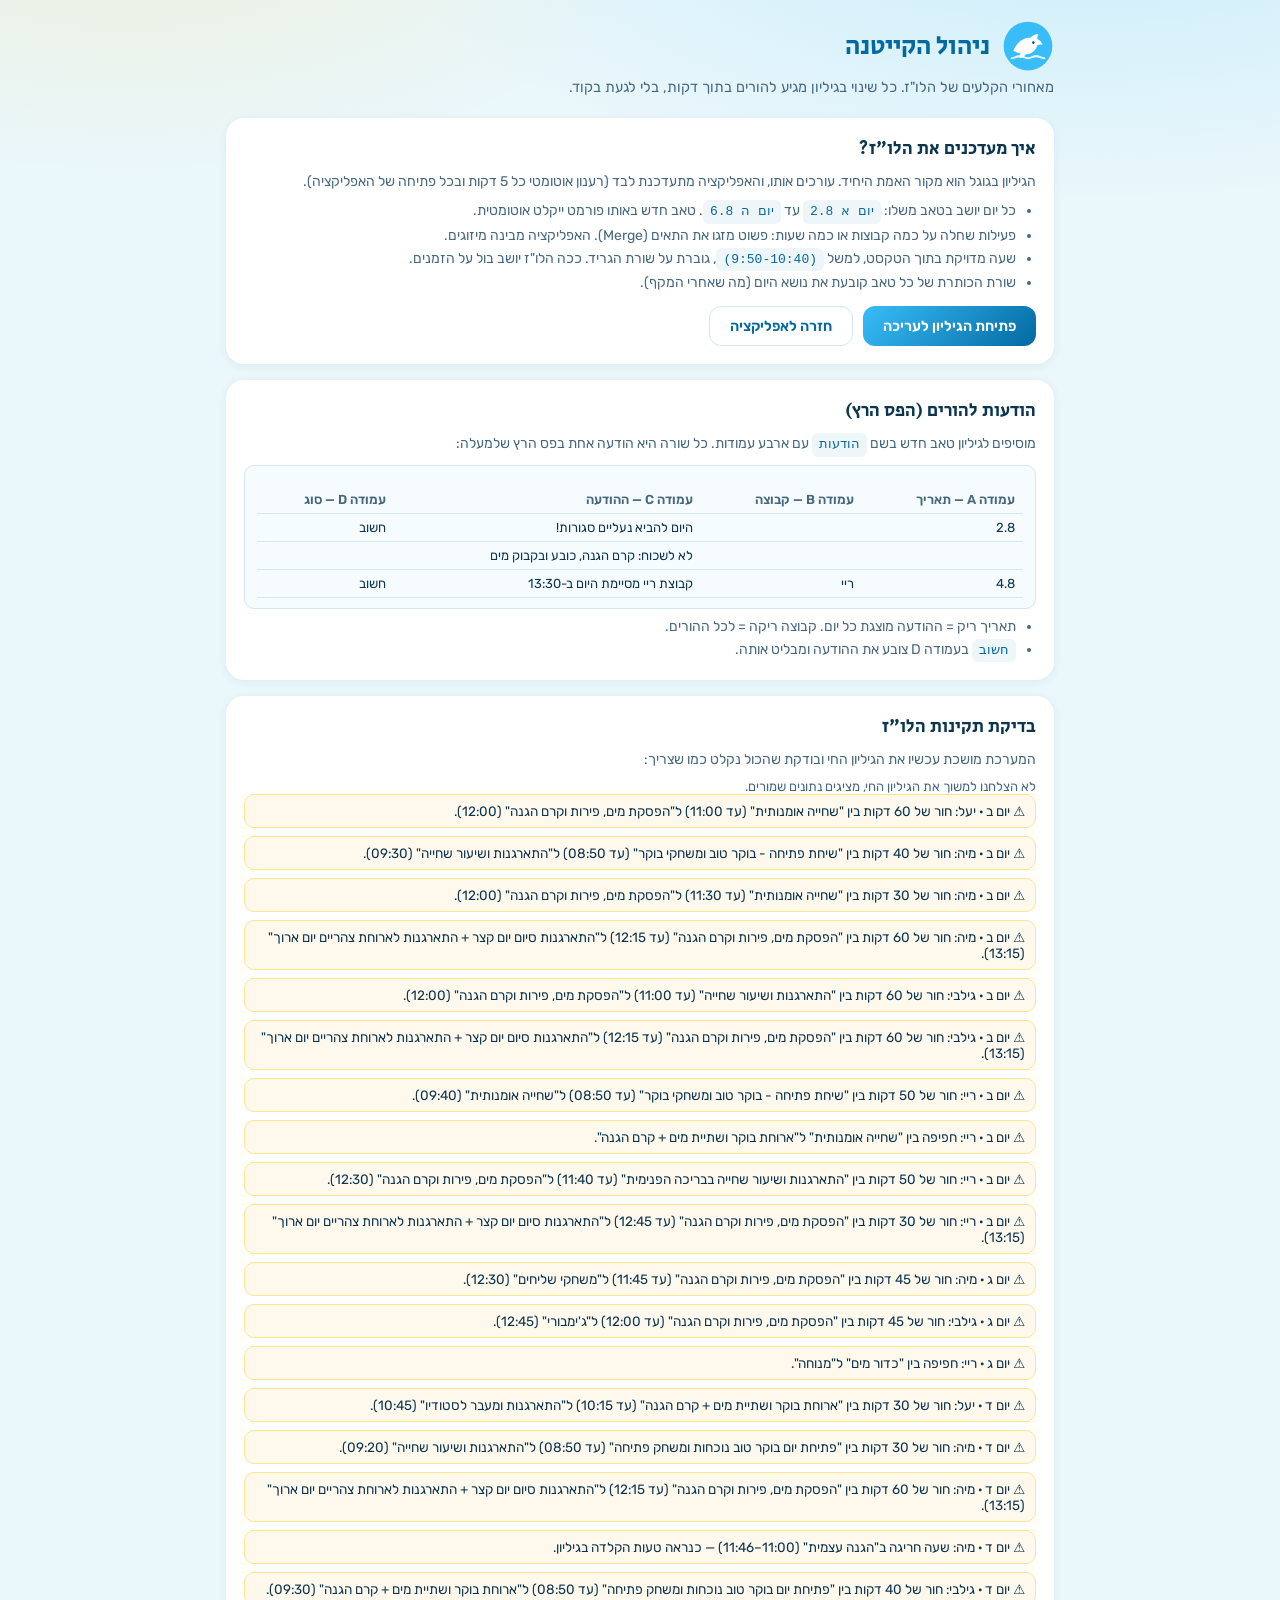
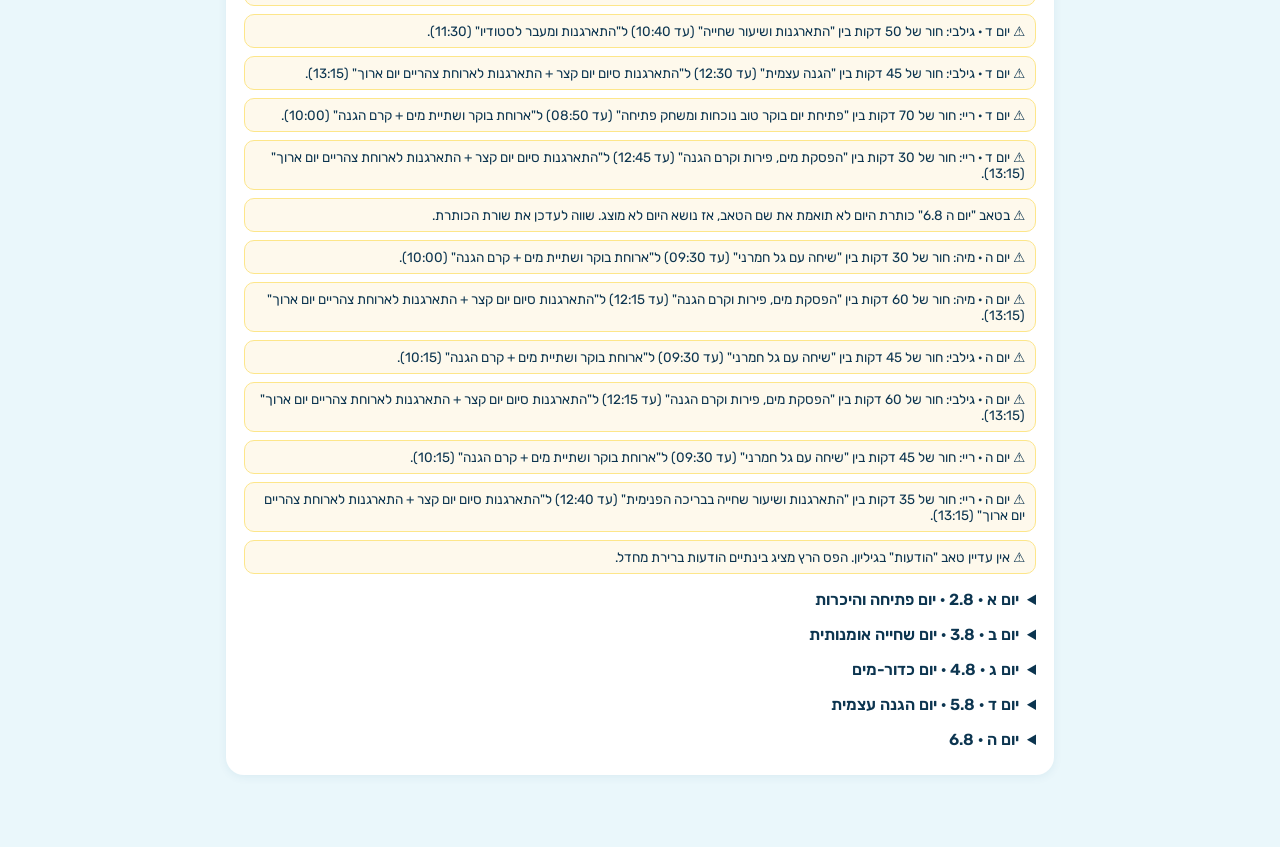
==== admin.html @ cd1a670d "קייטנת פליפר רעננה: אפליקציית לו"ז חיה להורים - לו"ז יומי לכל קבוצה עם ציר זמן פרופורציונלי, אייקוני" ====
<!DOCTYPE html>
<html lang="he" dir="rtl">
<head>
  <meta charset="UTF-8">
  <meta name="viewport" content="width=device-width, initial-scale=1">
  <title>ניהול — קייטנת פליפר רעננה</title>
  <meta name="robots" content="noindex">
  <link rel="icon" href="assets/favicon.svg" type="image/svg+xml">
  <link rel="preconnect" href="https://fonts.googleapis.com">
  <link rel="preconnect" href="https://fonts.gstatic.com" crossorigin>
  <link href="https://fonts.googleapis.com/css2?family=Rubik:wght@400;500;600;700&family=Secular+One&display=swap" rel="stylesheet">
  <link rel="stylesheet" href="css/style.css">
  <style>
    .admin-wrap { max-width: 860px; margin: 0 auto; padding: 20px 16px 60px; }
    .admin-head { display: flex; align-items: center; gap: 12px; margin-bottom: 6px; }
    .admin-head .logo { width: 52px; height: 52px; }
    .admin-head h1 { font-size: 26px; color: var(--brand-2); }
    .admin-sub { color: var(--ink-soft); font-size: 14.5px; margin-bottom: 22px; }
    .panel { background: #fff; border-radius: var(--radius); box-shadow: var(--shadow-soft); padding: 18px; margin-bottom: 16px; }
    .panel h2 { font-size: 18px; margin-bottom: 8px; }
    .panel p, .panel li { font-size: 14px; color: var(--ink-soft); line-height: 1.65; }
    .panel ol, .panel ul { padding-inline-start: 20px; margin-top: 6px; }
    .panel code { background: #eef6fa; border-radius: 6px; padding: 1px 7px; font-size: 13px; color: var(--brand-2); direction: ltr; display: inline-block; }
    .btn-row { display: flex; gap: 10px; flex-wrap: wrap; margin-top: 12px; }
    .btn {
      display: inline-flex; align-items: center; gap: 7px;
      background: linear-gradient(135deg, var(--brand-1), var(--brand-2));
      color: #fff; font-weight: 600; font-size: 14.5px;
      padding: 10px 20px; border-radius: 12px; text-decoration: none;
    }
    .btn.ghost { background: #fff; color: var(--brand-2); border: 1.5px solid var(--line); }
    table.preview { width: 100%; border-collapse: collapse; font-size: 13px; margin-top: 10px; }
    table.preview th, table.preview td { border-bottom: 1px solid var(--line); padding: 6px 8px; text-align: right; vertical-align: top; }
    table.preview th { color: var(--ink-soft); font-weight: 600; background: #f6fbfd; }
    .warn-item { display: flex; gap: 8px; align-items: flex-start; padding: 8px 10px; border-radius: 10px; background: #fef9ec; border: 1px solid #fde68a; margin-bottom: 8px; font-size: 13.5px; }
    .ok-item { background: #ecfdf3; border-color: #bbf7d0; }
    .msg-example { background: #f6fbfd; border: 1px solid var(--line); border-radius: 10px; padding: 10px 12px; margin-top: 8px; overflow-x: auto; }
    #status { font-size: 13px; color: var(--ink-soft); margin-top: 8px; }
  </style>
</head>
<body>
  <div class="admin-wrap">
    <div class="admin-head">
      <div class="logo" id="admin-logo"></div>
      <h1>ניהול הקייטנה</h1>
    </div>
    <p class="admin-sub">מאחורי הקלעים של הלו"ז. כל שינוי בגיליון מגיע להורים בתוך דקות, בלי לגעת בקוד.</p>

    <div class="panel">
      <h2>איך מעדכנים את הלו"ז?</h2>
      <p>הגיליון בגוגל הוא מקור האמת היחיד. עורכים אותו, והאפליקציה מתעדכנת לבד (רענון אוטומטי כל 5 דקות ובכל פתיחה של האפליקציה).</p>
      <ul>
        <li>כל יום יושב בטאב משלו: <code>יום א 2.8</code> עד <code>יום ה 6.8</code>. טאב חדש באותו פורמט ייקלט אוטומטית.</li>
        <li>פעילות שחלה על כמה קבוצות או כמה שעות: פשוט מזגו את התאים (Merge). האפליקציה מבינה מיזוגים.</li>
        <li>שעה מדויקת בתוך הטקסט, למשל <code>(9:50-10:40)</code>, גוברת על שורת הגריד. ככה הלו"ז יושב בול על הזמנים.</li>
        <li>שורת הכותרת של כל טאב קובעת את נושא היום (מה שאחרי המקף).</li>
      </ul>
      <div class="btn-row">
        <a class="btn" id="sheet-link" target="_blank" rel="noopener">פתיחת הגיליון לעריכה</a>
        <a class="btn ghost" href="index.html">חזרה לאפליקציה</a>
      </div>
    </div>

    <div class="panel">
      <h2>הודעות להורים (הפס הרץ)</h2>
      <p>מוסיפים לגיליון טאב חדש בשם <code>הודעות</code> עם ארבע עמודות. כל שורה היא הודעה אחת בפס הרץ שלמעלה:</p>
      <div class="msg-example">
        <table class="preview">
          <tr><th>עמודה A — תאריך</th><th>עמודה B — קבוצה</th><th>עמודה C — ההודעה</th><th>עמודה D — סוג</th></tr>
          <tr><td>2.8</td><td></td><td>היום להביא נעליים סגורות!</td><td>חשוב</td></tr>
          <tr><td></td><td></td><td>לא לשכוח: קרם הגנה, כובע ובקבוק מים</td><td></td></tr>
          <tr><td>4.8</td><td>ריי</td><td>קבוצת ריי מסיימת היום ב-13:30</td><td>חשוב</td></tr>
        </table>
      </div>
      <ul>
        <li>תאריך ריק = ההודעה מוצגת כל יום. קבוצה ריקה = לכל ההורים.</li>
        <li><code>חשוב</code> בעמודה D צובע את ההודעה ומבליט אותה.</li>
      </ul>
    </div>

    <div class="panel">
      <h2>בדיקת תקינות הלו"ז</h2>
      <p>המערכת מושכת עכשיו את הגיליון החי ובודקת שהכול נקלט כמו שצריך:</p>
      <div id="status">טוען את הגיליון…</div>
      <div id="checks"></div>
      <div id="preview"></div>
    </div>
  </div>

  <script type="module">
    import { loadModel, israelNow } from './js/data.js';
    import { LOGO, categoryMeta } from './js/icons.js';
    import { SHEET_URL } from './js/parser.js';

    document.getElementById('admin-logo').innerHTML = LOGO();
    document.getElementById('sheet-link').href = SHEET_URL;

    const esc = (s) => String(s).replace(/&/g, '&amp;').replace(/</g, '&lt;').replace(/>/g, '&gt;');

    function toMin(t) { const [h, m] = t.split(':').map(Number); return h * 60 + m; }

    function validate(model) {
      const warns = [];
      for (const day of model.days) {
        if (!day.theme) warns.push(`בטאב "${day.tab}" כותרת היום לא תואמת את שם הטאב, אז נושא היום לא מוצג. שווה לעדכן את שורת הכותרת.`);
        for (const g of model.groups.map((x) => x.name)) {
          const mine = day.activities
            .filter((a) => a.groups.includes(g))
            .sort((a, b) => a.startMin - b.startMin);
          for (let i = 0; i < mine.length - 1; i++) {
            const gap = mine[i + 1].startMin - mine[i].endMin;
            if (gap >= 30) warns.push(`יום ${day.dayLetter} · ${g}: חור של ${gap} דקות בין "${mine[i].label}" (עד ${mine[i].end}) ל"${mine[i + 1].label}" (${mine[i + 1].start}).`);
            if (gap < 0) warns.push(`יום ${day.dayLetter} · ${g}: חפיפה בין "${mine[i].label}" ל"${mine[i + 1].label}".`);
          }
          const weird = mine.find((a) => a.endMin - a.startMin > 90 && a.category !== 'closing');
          if (weird) warns.push(`יום ${day.dayLetter} · ${g}: "${weird.label}" נמשך ${weird.endMin - weird.startMin} דקות (${weird.start}–${weird.end}). לוודא שזה מכוון.`);
          const odd = mine.find((a) => a.endMin % 5 !== 0 || a.startMin % 5 !== 0);
          if (odd) warns.push(`יום ${day.dayLetter} · ${g}: שעה חריגה ב"${odd.label}" (${odd.start}–${odd.end}) — כנראה טעות הקלדה בגיליון.`);
        }
      }
      if (!model.messages.length) warns.push('אין עדיין טאב "הודעות" בגיליון. הפס הרץ מציג בינתיים הודעות ברירת מחדל.');
      return warns;
    }

    loadModel((model) => {
      if (model.source === 'cache') return; // מחכים לגרסה החיה
      const status = document.getElementById('status');
      status.textContent = model.source === 'live'
        ? `הגיליון נמשך בהצלחה. ${model.days.length} ימים, ${model.days.reduce((n, d) => n + d.activities.length, 0)} פעילויות, ${model.messages.length} הודעות.`
        : 'לא הצלחנו למשוך את הגיליון החי, מציגים נתונים שמורים.';

      const warns = validate(model);
      document.getElementById('checks').innerHTML = warns.length
        ? warns.map((w) => `<div class="warn-item">⚠️ ${esc(w)}</div>`).join('')
        : '<div class="warn-item ok-item">✅ הכול נקלט נקי. אין הערות.</div>';

      const dupes = new Set();
      document.getElementById('preview').innerHTML = model.days.map((day) => `
        <details ${day.date === israelNow().date ? 'open' : ''}>
          <summary style="cursor:pointer;font-weight:600;padding:8px 0">יום ${day.dayLetter} · ${day.dateLabel}${day.theme ? ' · ' + esc(day.theme) : ''}</summary>
          <table class="preview">
            <tr><th>שעות</th><th>פעילות</th><th>קבוצות</th><th>סוג</th></tr>
            ${day.activities.map((a) => `
              <tr>
                <td dir="ltr" style="text-align:end">${a.start}–${a.end}</td>
                <td>${esc(a.label)}</td>
                <td>${a.groups.length === model.groups.length ? 'כולם' : esc(a.groups.join(', '))}</td>
                <td>${esc(categoryMeta(a.category).label)}</td>
              </tr>`).join('')}
          </table>
        </details>`).join('');
    });
  </script>
</body>
</html>
---- css/style.css ----
/* ============ קייטנת פליפר רעננה — עיצוב ============ */

:root {
  --ink: #0c3550;
  --ink-soft: #46687e;
  --bg: #eaf7fb;
  --card: #ffffff;
  --brand-1: #38bdf8;
  --brand-2: #0369a1;
  --sun: #fbbf24;
  --coral: #fb7185;
  --line: #d3e8f0;
  --radius: 18px;
  --shadow: 0 6px 24px rgba(7, 89, 133, .10);
  --shadow-soft: 0 2px 10px rgba(7, 89, 133, .07);
  --min-px: 2.3;   /* פיקסלים לדקה בציר הזמן */
  --sticky-top: 0px;
}

* { margin: 0; padding: 0; box-sizing: border-box; }

html { scroll-behavior: smooth; }

body {
  font-family: 'Rubik', system-ui, sans-serif;
  color: var(--ink);
  background:
    radial-gradient(1200px 500px at 85% -100px, rgba(56, 189, 248, .18), transparent 60%),
    radial-gradient(900px 420px at 10% -80px, rgba(251, 191, 36, .14), transparent 60%),
    var(--bg);
  min-height: 100vh;
  -webkit-font-smoothing: antialiased;
}

h1, h2, h3, .display { font-family: 'Secular One', 'Rubik', sans-serif; font-weight: 400; }

button { font: inherit; color: inherit; background: none; border: 0; cursor: pointer; -webkit-tap-highlight-color: transparent; }

svg { display: block; }

/* ============ שער כניסה ============ */

#gate[hidden], .ticker[hidden], .now-banner[hidden] { display: none; }

#gate {
  min-height: 100vh; min-height: 100dvh;
  display: flex; flex-direction: column; align-items: center; justify-content: center;
  padding: 28px 20px 40px;
  text-align: center;
  background:
    radial-gradient(1000px 600px at 50% -200px, rgba(56, 189, 248, .30), transparent 65%),
    linear-gradient(180deg, #dff4fa 0%, #eaf7fb 100%);
}

.gate-logo { width: 108px; height: 108px; filter: drop-shadow(0 10px 24px rgba(3, 105, 161, .35)); animation: float 4s ease-in-out infinite; }

@keyframes float {
  0%, 100% { transform: translateY(0) rotate(-2deg); }
  50% { transform: translateY(-10px) rotate(2deg); }
}

.gate-title { font-size: 34px; margin-top: 18px; color: var(--brand-2); }
.gate-sub { font-size: 17px; color: var(--ink-soft); margin-top: 6px; max-width: 340px; }
.gate-question { margin-top: 30px; font-size: 20px; }
.gate-hint { color: var(--ink-soft); font-size: 14px; margin-top: 4px; }

.group-grid {
  display: grid; grid-template-columns: repeat(2, minmax(140px, 170px));
  gap: 14px; margin-top: 20px; width: 100%; max-width: 380px; justify-content: center;
}

.group-card {
  position: relative;
  background: var(--card);
  border: 2.5px solid transparent;
  border-radius: var(--radius);
  padding: 18px 10px 14px;
  box-shadow: var(--shadow-soft);
  display: flex; flex-direction: column; align-items: center; gap: 6px;
  transition: transform .15s ease, border-color .15s ease, box-shadow .15s ease;
}
.group-card:active { transform: scale(.96); }
.group-card .avatar { width: 58px; height: 58px; border-radius: 50%; display: grid; place-items: center; }
.group-card .avatar svg { width: 38px; height: 38px; }
.group-card .g-name { font-size: 20px; font-family: 'Secular One', sans-serif; }
.group-card .g-ages { font-size: 13px; color: var(--ink-soft); }
.group-card .tick {
  position: absolute; top: 8px; inset-inline-start: 8px;
  width: 24px; height: 24px; border-radius: 50%;
  background: #e2eef4; color: #fff; display: grid; place-items: center;
  font-size: 14px; transition: background .15s ease;
}
.group-card.selected { border-color: var(--gc, var(--brand-1)); box-shadow: var(--shadow); }
.group-card.selected .tick { background: var(--gc, var(--brand-1)); }

.gate-cta {
  margin-top: 28px;
  background: linear-gradient(135deg, var(--brand-1), var(--brand-2));
  color: #fff; font-size: 18px; font-weight: 600;
  padding: 14px 44px; border-radius: 999px;
  box-shadow: 0 8px 22px rgba(3, 105, 161, .35);
  transition: opacity .15s ease, transform .15s ease;
}
.gate-cta:disabled { opacity: .45; }
.gate-cta:not(:disabled):active { transform: scale(.97); }

/* ============ מבנה ראשי ============ */

#app[hidden] { display: none; }

.sticky-stack { position: sticky; top: 0; z-index: 50; }

.topbar {
  background: linear-gradient(135deg, #0c4a6e 0%, #0369a1 55%, #0ea5e9 130%);
  color: #fff;
  padding: 10px 16px;
  display: flex; align-items: center; gap: 10px;
}
.topbar .logo { width: 40px; height: 40px; flex: 0 0 auto; }
.topbar .titles { flex: 1; min-width: 0; }
.topbar h1 { font-size: 19px; line-height: 1.1; }
.topbar .day-theme { font-size: 12.5px; opacity: .85; white-space: nowrap; overflow: hidden; text-overflow: ellipsis; }
.topbar .settings-btn {
  width: 40px; height: 40px; border-radius: 12px;
  background: rgba(255, 255, 255, .14);
  display: grid; place-items: center;
}
.topbar .settings-btn svg { width: 22px; height: 22px; }

/* ============ טיקר הודעות ============ */

.ticker {
  background: #083b5c;
  color: #fdf6d8;
  overflow: hidden; position: relative;
  border-bottom: 2px solid rgba(56, 189, 248, .4);
}
.ticker-track {
  display: inline-flex; gap: 44px; align-items: center;
  padding: 8px 0;
  white-space: nowrap;
  animation: ticker var(--ticker-dur, 30s) linear infinite;
  will-change: transform;
}
.ticker:active .ticker-track, .ticker:hover .ticker-track { animation-play-state: paused; }
@keyframes ticker { from { transform: translateX(0); } to { transform: translateX(50%); } }

.ticker-item { display: inline-flex; align-items: center; gap: 8px; font-size: 14.5px; }
.ticker-item .dot { width: 7px; height: 7px; border-radius: 50%; background: var(--sun); flex: 0 0 auto; }
.ticker-item.important { color: #ffe4a8; font-weight: 600; }
.ticker-item.important .dot { background: var(--coral); box-shadow: 0 0 0 3px rgba(251, 113, 133, .3); }

/* ============ ניווט ימים ============ */

.days {
  background: rgba(234, 247, 251, .92);
  backdrop-filter: blur(10px);
  border-bottom: 1px solid var(--line);
  display: flex; gap: 8px; padding: 10px 14px;
  overflow-x: auto; scrollbar-width: none;
}
.days::-webkit-scrollbar { display: none; }

.day-chip {
  flex: 0 0 auto;
  display: flex; flex-direction: column; align-items: center;
  padding: 7px 16px; border-radius: 14px;
  background: #fff; border: 1.5px solid var(--line);
  color: var(--ink-soft);
  transition: all .15s ease;
}
.day-chip .d-letter { font-family: 'Secular One', sans-serif; font-size: 16px; color: var(--ink); }
.day-chip .d-date { font-size: 11.5px; }
.day-chip.active {
  background: linear-gradient(135deg, var(--brand-1), var(--brand-2));
  border-color: transparent; color: rgba(255, 255, 255, .85);
  box-shadow: 0 4px 14px rgba(3, 105, 161, .3);
}
.day-chip.active .d-letter { color: #fff; }
.day-chip.today:not(.active) { border-color: var(--sun); }
.day-chip.today .d-letter::after { content: '●'; font-size: 7px; color: var(--sun); vertical-align: super; margin-inline-start: 3px; }

/* ============ באנר "עכשיו" ============ */

.now-banner {
  margin: 14px 14px 0;
  border-radius: var(--radius);
  background: linear-gradient(120deg, #fff7e0, #ffffff 70%);
  border: 1.5px solid #fde68a;
  box-shadow: var(--shadow-soft);
  padding: 12px 14px;
  display: flex; flex-direction: column; gap: 10px;
}
.now-banner .nb-head { display: flex; align-items: center; gap: 8px; font-size: 13px; font-weight: 600; color: #b45309; }
.now-banner .pulse {
  width: 10px; height: 10px; border-radius: 50%; background: var(--coral);
  animation: pulse 1.6s ease-out infinite;
}
@keyframes pulse {
  0% { box-shadow: 0 0 0 0 rgba(251, 113, 133, .55); }
  100% { box-shadow: 0 0 0 12px rgba(251, 113, 133, 0); }
}
.nb-row { display: flex; align-items: center; gap: 10px; }
.nb-row .nb-icon {
  width: 40px; height: 40px; border-radius: 12px; flex: 0 0 auto;
  display: grid; place-items: center;
}
.nb-row .nb-icon svg { width: 24px; height: 24px; }
.nb-row .nb-info { flex: 1; min-width: 0; }
.nb-row .nb-group { font-size: 12px; font-weight: 600; }
.nb-row .nb-label { font-size: 15px; font-weight: 500; line-height: 1.25; }
.nb-row .nb-time { font-size: 12px; color: var(--ink-soft); direction: ltr; text-align: right; }
.nb-progress { height: 5px; border-radius: 99px; background: #eef4f7; overflow: hidden; margin-top: 5px; }
.nb-progress > i { display: block; height: 100%; border-radius: 99px; background: linear-gradient(90deg, var(--brand-1), var(--brand-2)); }

/* ============ ציר זמן ============ */

.tl-scroll { overflow-x: auto; }
.timeline {
  display: flex; gap: 10px;
  padding: 16px 6px 30px 14px;
  min-width: min-content;
}

.tl-gutter {
  flex: 0 0 40px;
  position: relative;
}
.tl-mark {
  position: absolute; inset-inline-start: 0; width: 100%;
  font-size: 11px; color: var(--ink-soft);
  transform: translateY(-50%);
  text-align: center;
}
.tl-mark::after {
  content: ''; position: absolute; top: 50%; inset-inline-end: -8px;
  width: 6px; height: 1px; background: var(--line);
}
.tl-mark.hour { font-weight: 600; color: var(--ink); }

.tl-col { flex: 1 1 0; min-width: 0; position: relative; }
.timeline.multi .tl-col { min-width: min(39vw, 300px); }
.timeline.multi3 .tl-col { min-width: min(56vw, 300px); }
.tl-scroll { scroll-snap-type: x proximity; }
.timeline.multi3 .tl-col { scroll-snap-align: center; }

.tl-col-head {
  position: sticky; top: var(--sticky-top);
  z-index: 5;
  display: flex; align-items: center; justify-content: center; gap: 7px;
  padding: 6px 10px; margin-bottom: 8px;
  border-radius: 12px;
  background: var(--gsoft); color: var(--gcol);
  font-family: 'Secular One', sans-serif; font-size: 15px;
  border: 1.5px solid color-mix(in srgb, var(--gcol) 30%, transparent);
}
.tl-col-head svg { width: 20px; height: 20px; }
.tl-col-head .ages { font-family: 'Rubik'; font-size: 11.5px; opacity: .75; }

.tl-canvas { position: relative; }

.tl-line {
  position: absolute; inset-inline: 0; height: 1px;
  background: var(--line); opacity: .55;
}

.act {
  position: absolute; inset-inline: 2px;
  border-radius: 14px;
  background: var(--soft);
  border: 1.5px solid color-mix(in srgb, var(--col) 32%, transparent);
  border-inline-start: 4.5px solid var(--col);
  padding: 6px 9px;
  display: flex; gap: 8px; align-items: flex-start;
  overflow: hidden;
  box-shadow: var(--shadow-soft);
  transition: box-shadow .2s ease, transform .2s ease;
}
.act .a-icon {
  color: var(--col); flex: 0 0 auto;
  width: 26px; height: 26px; border-radius: 9px;
  background: color-mix(in srgb, var(--col) 12%, #fff);
  display: grid; place-items: center;
  margin-top: 1px;
}
.act .a-icon svg { width: 17px; height: 17px; }
.act .a-body { min-width: 0; }
.act .a-time { font-size: 11px; font-weight: 600; color: var(--col); letter-spacing: .2px; direction: ltr; text-align: right; }
.act .a-label { font-size: 13.5px; font-weight: 500; line-height: 1.22; color: var(--ink); }
.act.compact { padding-top: 4px; padding-bottom: 4px; align-items: center; }
.act.compact .a-icon { width: 21px; height: 21px; }
.act.compact .a-icon svg { width: 14px; height: 14px; }
.act.compact .a-label { font-size: 12px; white-space: nowrap; overflow: hidden; text-overflow: ellipsis; }
.act.compact .a-time { font-size: 10px; }

.act.now-active {
  box-shadow: 0 0 0 2.5px var(--col), 0 10px 24px color-mix(in srgb, var(--col) 35%, transparent);
  animation: glow 2.4s ease-in-out infinite;
  z-index: 3;
}
@keyframes glow {
  0%, 100% { box-shadow: 0 0 0 2.5px var(--col), 0 8px 20px color-mix(in srgb, var(--col) 30%, transparent); }
  50% { box-shadow: 0 0 0 3.5px var(--col), 0 10px 28px color-mix(in srgb, var(--col) 50%, transparent); }
}
.act .now-tag {
  position: absolute; bottom: 5px; inset-inline-end: 7px;
  background: var(--coral); color: #fff;
  font-size: 9.5px; font-weight: 700;
  padding: 2px 7px; border-radius: 99px;
  letter-spacing: .3px;
}

/* קו "עכשיו" רוחבי */
.now-line {
  position: absolute; inset-inline: 0; height: 0;
  border-top: 2px dashed var(--coral);
  z-index: 4; pointer-events: none;
}
.now-line::before {
  content: '';
  position: absolute; inset-inline-start: -7px; top: -6px;
  width: 10px; height: 10px; border-radius: 50%;
  background: var(--coral);
  box-shadow: 0 0 0 3px rgba(251, 113, 133, .3);
}

/* קו איסוף */
.pickup-line {
  position: absolute; inset-inline: 0;
  border-top: 1.5px dashed #94a3b8;
  z-index: 2; pointer-events: none;
}
.pickup-line span {
  position: absolute; top: -9px; inset-inline-start: 50%; transform: translateX(50%);
  background: #f1f5f9; color: #475569;
  font-size: 10px; font-weight: 600;
  padding: 1px 9px; border-radius: 99px;
  border: 1px solid #cbd5e1;
  white-space: nowrap;
}

/* ============ תחתית ============ */

.legend {
  margin: 6px 14px 20px;
  background: #fff; border-radius: var(--radius);
  box-shadow: var(--shadow-soft);
  padding: 14px 16px;
}
.legend h3 { font-size: 15px; margin-bottom: 10px; }
.legend-grid { display: grid; grid-template-columns: repeat(auto-fill, minmax(150px, 1fr)); gap: 8px; }
.legend-item { display: flex; align-items: center; gap: 8px; font-size: 12.5px; color: var(--ink-soft); }
.legend-item .sw {
  width: 24px; height: 24px; border-radius: 8px; flex: 0 0 auto;
  display: grid; place-items: center; color: var(--col); background: var(--soft);
}
.legend-item .sw svg { width: 15px; height: 15px; }

.hours-note {
  margin: 0 14px 16px;
  display: flex; gap: 10px; justify-content: center;
  font-size: 12.5px; color: var(--ink-soft);
}
.hours-note b { color: var(--ink); }
.hours-note .pill { background: #fff; border: 1px solid var(--line); border-radius: 99px; padding: 5px 14px; }

footer.credit {
  text-align: center; font-size: 11.5px; color: #7ba2b6;
  padding: 0 14px 26px;
}
footer.credit a { color: inherit; }

.sync-note { text-align: center; font-size: 11px; color: #90b6c8; padding-bottom: 10px; }
.sync-note.stale { color: #d97706; }

/* ============ תפריט הגדרות (bottom sheet) ============ */

.sheet-backdrop {
  position: fixed; inset: 0; z-index: 90;
  background: rgba(7, 45, 66, .45);
  opacity: 0; pointer-events: none; transition: opacity .2s ease;
}
.sheet-backdrop.open { opacity: 1; pointer-events: auto; }

.settings-sheet {
  position: fixed; inset-inline: 0; bottom: 0; z-index: 95;
  background: #fff; border-radius: 22px 22px 0 0;
  padding: 10px 18px calc(20px + env(safe-area-inset-bottom));
  transform: translateY(105%); transition: transform .25s cubic-bezier(.3, .9, .3, 1);
  box-shadow: 0 -10px 40px rgba(7, 45, 66, .25);
  max-height: 82vh; overflow-y: auto;
}
.settings-sheet.open { transform: translateY(0); }
.sheet-handle { width: 44px; height: 5px; border-radius: 99px; background: #d8e6ec; margin: 4px auto 14px; }
.settings-sheet h2 { font-size: 20px; margin-bottom: 4px; }
.settings-sheet .s-sub { font-size: 13.5px; color: var(--ink-soft); margin-bottom: 14px; }
.settings-sheet .group-grid { max-width: none; margin-top: 4px; }
.sheet-save {
  width: 100%; margin-top: 18px;
  background: linear-gradient(135deg, var(--brand-1), var(--brand-2));
  color: #fff; font-size: 16px; font-weight: 600;
  padding: 13px; border-radius: 14px;
}
.sheet-links { margin-top: 14px; text-align: center; font-size: 12.5px; }
.sheet-links a { color: var(--ink-soft); }

/* ============ מסכים רחבים ============ */

@media (min-width: 760px) {
  .topbar { padding-inline: max(24px, calc((100vw - 1060px) / 2)); }
  .days { padding-inline: max(24px, calc((100vw - 1060px) / 2)); justify-content: center; }
  .now-banner, .legend, .hours-note { max-width: 1060px; margin-inline: auto; }
  .now-banner { margin-top: 18px; }
  .now-banner .nb-rows { display: grid; grid-template-columns: repeat(auto-fit, minmax(280px, 1fr)); gap: 10px 22px; }
  .timeline { max-width: 1080px; margin-inline: auto; padding-inline: 24px; }
  .timeline.multi .tl-col { min-width: 0; }
  .group-grid { grid-template-columns: repeat(4, 150px); max-width: none; }
}

@media (prefers-reduced-motion: reduce) {
  .gate-logo, .now-banner .pulse, .act.now-active { animation: none; }
  .ticker-track { animation-duration: 60s; }
}
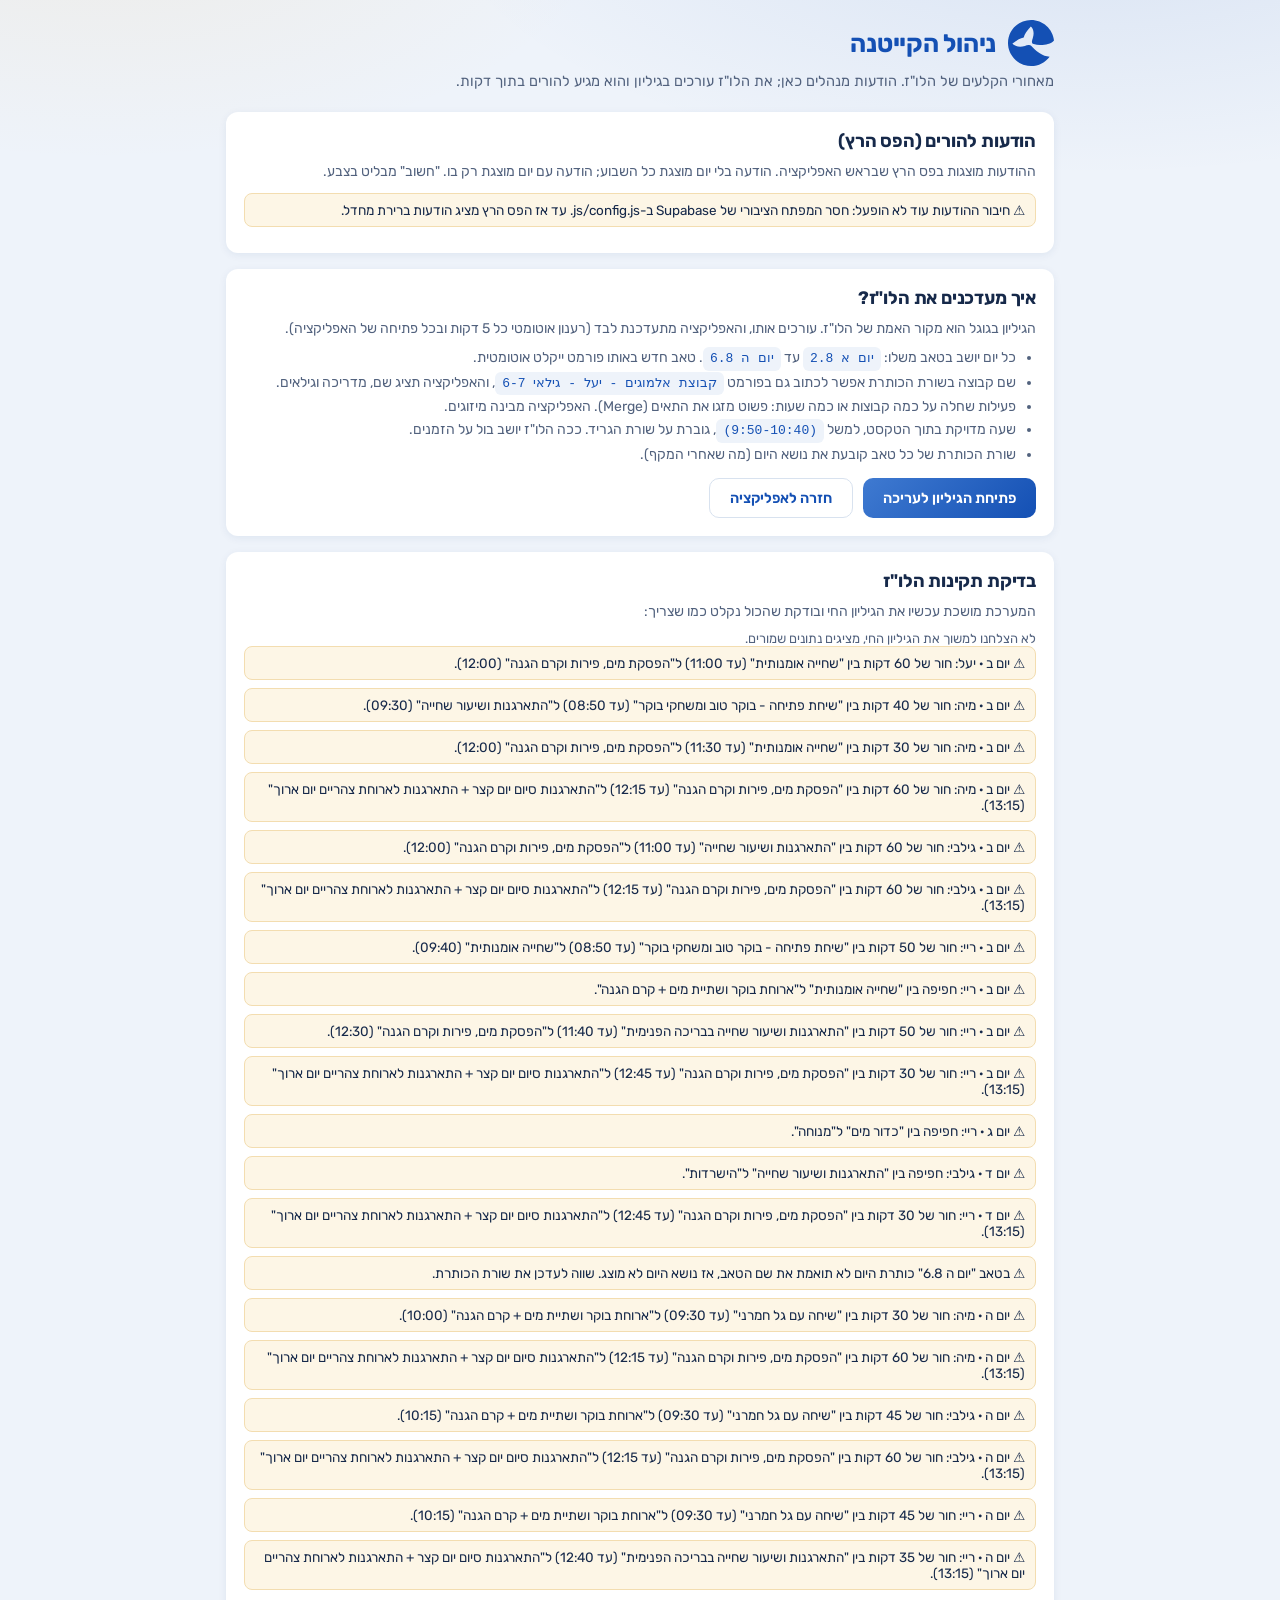
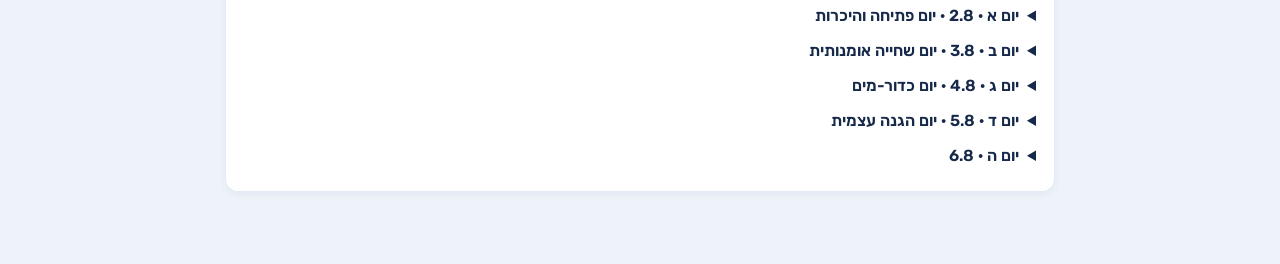
==== commit 21440537: "עיצוב מחדש לפי פידבק + לוגו אמיתי + ניהול הודעות מהאדמין - לוגו פליפר האמיתי (זנב) והפלטה נצבעה מחדש" ====
--- a/admin.html
+++ b/admin.html
@@ -8,34 +8,70 @@
   <link rel="icon" href="assets/favicon.svg" type="image/svg+xml">
   <link rel="preconnect" href="https://fonts.googleapis.com">
   <link rel="preconnect" href="https://fonts.gstatic.com" crossorigin>
-  <link href="https://fonts.googleapis.com/css2?family=Rubik:wght@400;500;600;700&family=Secular+One&display=swap" rel="stylesheet">
+  <link href="https://fonts.googleapis.com/css2?family=Rubik:wght@400;500;600;700&display=swap" rel="stylesheet">
   <link rel="stylesheet" href="css/style.css">
   <style>
     .admin-wrap { max-width: 860px; margin: 0 auto; padding: 20px 16px 60px; }
     .admin-head { display: flex; align-items: center; gap: 12px; margin-bottom: 6px; }
-    .admin-head .logo { width: 52px; height: 52px; }
-    .admin-head h1 { font-size: 26px; color: var(--brand-2); }
+    .admin-head .logo { width: 46px; height: 46px; color: var(--brand); }
+    .admin-head .logo svg { width: 100%; height: 100%; }
+    .admin-head h1 { font-size: 25px; color: var(--brand); }
     .admin-sub { color: var(--ink-soft); font-size: 14.5px; margin-bottom: 22px; }
     .panel { background: #fff; border-radius: var(--radius); box-shadow: var(--shadow-soft); padding: 18px; margin-bottom: 16px; }
     .panel h2 { font-size: 18px; margin-bottom: 8px; }
     .panel p, .panel li { font-size: 14px; color: var(--ink-soft); line-height: 1.65; }
     .panel ol, .panel ul { padding-inline-start: 20px; margin-top: 6px; }
-    .panel code { background: #eef6fa; border-radius: 6px; padding: 1px 7px; font-size: 13px; color: var(--brand-2); direction: ltr; display: inline-block; }
+    .panel code { background: #eef3fa; border-radius: 6px; padding: 1px 7px; font-size: 13px; color: var(--brand); direction: ltr; display: inline-block; }
     .btn-row { display: flex; gap: 10px; flex-wrap: wrap; margin-top: 12px; }
     .btn {
       display: inline-flex; align-items: center; gap: 7px;
-      background: linear-gradient(135deg, var(--brand-1), var(--brand-2));
+      background: linear-gradient(135deg, var(--brand-light), var(--brand));
       color: #fff; font-weight: 600; font-size: 14.5px;
-      padding: 10px 20px; border-radius: 12px; text-decoration: none;
-    }
-    .btn.ghost { background: #fff; color: var(--brand-2); border: 1.5px solid var(--line); }
+      padding: 10px 20px; border-radius: 10px; text-decoration: none;
+      border: 0; cursor: pointer;
+    }
+    .btn.ghost { background: #fff; color: var(--brand); border: 1.5px solid var(--line); }
+    .btn.danger { background: #fff; color: #c0453c; border: 1.5px solid #ecc8c4; padding: 7px 13px; font-size: 13px; }
+    .btn.small { padding: 7px 13px; font-size: 13px; }
+    .btn:disabled { opacity: .5; cursor: default; }
     table.preview { width: 100%; border-collapse: collapse; font-size: 13px; margin-top: 10px; }
     table.preview th, table.preview td { border-bottom: 1px solid var(--line); padding: 6px 8px; text-align: right; vertical-align: top; }
-    table.preview th { color: var(--ink-soft); font-weight: 600; background: #f6fbfd; }
-    .warn-item { display: flex; gap: 8px; align-items: flex-start; padding: 8px 10px; border-radius: 10px; background: #fef9ec; border: 1px solid #fde68a; margin-bottom: 8px; font-size: 13.5px; }
-    .ok-item { background: #ecfdf3; border-color: #bbf7d0; }
-    .msg-example { background: #f6fbfd; border: 1px solid var(--line); border-radius: 10px; padding: 10px 12px; margin-top: 8px; overflow-x: auto; }
+    table.preview th { color: var(--ink-soft); font-weight: 600; background: #f5f8fc; }
+    .warn-item { display: flex; gap: 8px; align-items: flex-start; padding: 8px 10px; border-radius: 8px; background: #fdf6e6; border: 1px solid #f3ddb0; margin-bottom: 8px; font-size: 13.5px; }
+    .ok-item { background: #edf7ef; border-color: #c4e3c9; }
+    .err-item { background: #fbeeec; border-color: #ecc8c4; }
     #status { font-size: 13px; color: var(--ink-soft); margin-top: 8px; }
+
+    /* ניהול הודעות */
+    .msg-form { display: grid; gap: 10px; grid-template-columns: 110px 1fr; align-items: center; margin-top: 12px; }
+    .msg-form label { font-size: 13px; color: var(--ink-soft); }
+    .msg-form input[type="text"], .msg-form select, .code-row input {
+      font: inherit; font-size: 14px; color: var(--ink);
+      border: 1.5px solid var(--line); border-radius: 8px; padding: 8px 10px; width: 100%;
+      background: #fff;
+    }
+    .msg-form .check { display: flex; align-items: center; gap: 8px; font-size: 14px; color: var(--ink); }
+    .code-row { display: flex; gap: 10px; align-items: center; margin-top: 10px; }
+    .code-row input { max-width: 220px; }
+    .msg-item {
+      display: flex; gap: 10px; align-items: center;
+      border: 1px solid var(--line); border-radius: 8px;
+      padding: 8px 12px; margin-top: 8px; font-size: 14px;
+      background: #fdfefe;
+    }
+    .msg-item.inactive { opacity: .5; }
+    .msg-item .m-day {
+      flex: 0 0 auto; font-size: 12px; font-weight: 600; color: var(--brand);
+      background: #eef3fa; border-radius: 99px; padding: 3px 10px;
+    }
+    .msg-item .m-text { flex: 1; min-width: 0; }
+    .msg-item .m-badge { font-size: 11px; font-weight: 700; color: #c0453c; }
+    .msg-item .m-actions { display: flex; gap: 6px; flex: 0 0 auto; }
+    .msg-item .mini {
+      font-size: 12px; padding: 4px 9px; border-radius: 7px;
+      border: 1px solid var(--line); background: #fff; cursor: pointer;
+    }
+    #msgs-disabled { margin-top: 10px; }
   </style>
 </head>
 <body>
@@ -44,13 +80,43 @@
       <div class="logo" id="admin-logo"></div>
       <h1>ניהול הקייטנה</h1>
     </div>
-    <p class="admin-sub">מאחורי הקלעים של הלו"ז. כל שינוי בגיליון מגיע להורים בתוך דקות, בלי לגעת בקוד.</p>
+    <p class="admin-sub">מאחורי הקלעים של הלו"ז. הודעות מנהלים כאן; את הלו"ז עורכים בגיליון והוא מגיע להורים בתוך דקות.</p>
+
+    <div class="panel">
+      <h2>הודעות להורים (הפס הרץ)</h2>
+      <p>ההודעות מוצגות בפס הרץ שבראש האפליקציה. הודעה בלי יום מוצגת כל השבוע; הודעה עם יום מוצגת רק בו. "חשוב" מבליט בצבע.</p>
+
+      <div class="code-row">
+        <label for="admin-code" style="font-size:13px;color:var(--ink-soft)">קוד אדמין:</label>
+        <input type="password" id="admin-code" placeholder="הקוד שקיבלת" autocomplete="off">
+        <button class="btn small" id="code-connect">התחברות</button>
+      </div>
+
+      <div id="msgs-disabled" class="warn-item" hidden></div>
+
+      <div id="msgs-manager" hidden>
+        <div class="msg-form">
+          <label for="m-day">יום</label>
+          <select id="m-day"><option value="">כל הימים</option></select>
+          <label for="m-text">ההודעה</label>
+          <input type="text" id="m-text" maxlength="300" placeholder="למשל: מחר להביא נעליים סגורות">
+          <span></span>
+          <span class="check"><input type="checkbox" id="m-important"> <label for="m-important">הודעה חשובה (מובלטת)</label></span>
+          <span></span>
+          <div class="btn-row" style="margin-top:0">
+            <button class="btn small" id="m-add">הוספת הודעה</button>
+          </div>
+        </div>
+        <div id="msgs-list"></div>
+      </div>
+    </div>
 
     <div class="panel">
       <h2>איך מעדכנים את הלו"ז?</h2>
-      <p>הגיליון בגוגל הוא מקור האמת היחיד. עורכים אותו, והאפליקציה מתעדכנת לבד (רענון אוטומטי כל 5 דקות ובכל פתיחה של האפליקציה).</p>
+      <p>הגיליון בגוגל הוא מקור האמת של הלו"ז. עורכים אותו, והאפליקציה מתעדכנת לבד (רענון אוטומטי כל 5 דקות ובכל פתיחה של האפליקציה).</p>
       <ul>
         <li>כל יום יושב בטאב משלו: <code>יום א 2.8</code> עד <code>יום ה 6.8</code>. טאב חדש באותו פורמט ייקלט אוטומטית.</li>
+        <li>שם קבוצה בשורת הכותרת אפשר לכתוב גם בפורמט <code>קבוצת אלמוגים - יעל - גילאי 6-7</code>, והאפליקציה תציג שם, מדריכה וגילאים.</li>
         <li>פעילות שחלה על כמה קבוצות או כמה שעות: פשוט מזגו את התאים (Merge). האפליקציה מבינה מיזוגים.</li>
         <li>שעה מדויקת בתוך הטקסט, למשל <code>(9:50-10:40)</code>, גוברת על שורת הגריד. ככה הלו"ז יושב בול על הזמנים.</li>
         <li>שורת הכותרת של כל טאב קובעת את נושא היום (מה שאחרי המקף).</li>
@@ -62,23 +128,6 @@
     </div>
 
     <div class="panel">
-      <h2>הודעות להורים (הפס הרץ)</h2>
-      <p>מוסיפים לגיליון טאב חדש בשם <code>הודעות</code> עם ארבע עמודות. כל שורה היא הודעה אחת בפס הרץ שלמעלה:</p>
-      <div class="msg-example">
-        <table class="preview">
-          <tr><th>עמודה A — תאריך</th><th>עמודה B — קבוצה</th><th>עמודה C — ההודעה</th><th>עמודה D — סוג</th></tr>
-          <tr><td>2.8</td><td></td><td>היום להביא נעליים סגורות!</td><td>חשוב</td></tr>
-          <tr><td></td><td></td><td>לא לשכוח: קרם הגנה, כובע ובקבוק מים</td><td></td></tr>
-          <tr><td>4.8</td><td>ריי</td><td>קבוצת ריי מסיימת היום ב-13:30</td><td>חשוב</td></tr>
-        </table>
-      </div>
-      <ul>
-        <li>תאריך ריק = ההודעה מוצגת כל יום. קבוצה ריקה = לכל ההורים.</li>
-        <li><code>חשוב</code> בעמודה D צובע את ההודעה ומבליט אותה.</li>
-      </ul>
-    </div>
-
-    <div class="panel">
       <h2>בדיקת תקינות הלו"ז</h2>
       <p>המערכת מושכת עכשיו את הגיליון החי ובודקת שהכול נקלט כמו שצריך:</p>
       <div id="status">טוען את הגיליון…</div>
@@ -88,54 +137,136 @@
   </div>
 
   <script type="module">
-    import { loadModel, israelNow } from './js/data.js';
+    import { loadModel, israelNow, adminOp, fetchTickerMessages } from './js/data.js';
+    import { hasSupabase } from './js/config.js';
     import { LOGO, categoryMeta } from './js/icons.js';
     import { SHEET_URL } from './js/parser.js';
 
     document.getElementById('admin-logo').innerHTML = LOGO();
     document.getElementById('sheet-link').href = SHEET_URL;
 
+    const $ = (id) => document.getElementById(id);
     const esc = (s) => String(s).replace(/&/g, '&amp;').replace(/</g, '&lt;').replace(/>/g, '&gt;');
 
-    function toMin(t) { const [h, m] = t.split(':').map(Number); return h * 60 + m; }
+    /* ---------- ניהול הודעות ---------- */
+
+    const CODE_KEY = 'flipper.admin.code';
+    let dayOptions = [];
+
+    function renderMsgs(list) {
+      $('msgs-list').innerHTML = list.length ? list.map((m) => `
+        <div class="msg-item ${m.active ? '' : 'inactive'}" data-id="${m.id}">
+          <span class="m-day">${m.day ? esc(m.day) : 'כל הימים'}</span>
+          <span class="m-text">${esc(m.text)} ${m.level === 'important' ? '<span class="m-badge">חשוב</span>' : ''}</span>
+          <span class="m-actions">
+            <button class="mini" data-act="toggle">${m.active ? 'השהיה' : 'הפעלה'}</button>
+            <button class="mini" data-act="delete">מחיקה</button>
+          </span>
+        </div>`).join('')
+        : '<p style="margin-top:10px">אין עדיין הודעות. ההורים רואים בינתיים את הודעות ברירת המחדל (קרם הגנה, כובע, מים).</p>';
+    }
+
+    async function connectMsgs(code) {
+      const list = await adminOp(code, 'list');
+      localStorage.setItem(CODE_KEY, code);
+      $('msgs-manager').hidden = false;
+      $('msgs-disabled').hidden = true;
+      renderMsgs(list);
+    }
+
+    $('code-connect').addEventListener('click', async () => {
+      const code = $('admin-code').value.trim();
+      if (!code) return;
+      try { await connectMsgs(code); }
+      catch (err) {
+        $('msgs-disabled').hidden = false;
+        $('msgs-disabled').className = 'warn-item err-item';
+        $('msgs-disabled').textContent = '⚠️ ' + err.message;
+      }
+    });
+
+    $('m-add').addEventListener('click', async () => {
+      const text = $('m-text').value.trim();
+      if (!text) return;
+      const code = localStorage.getItem(CODE_KEY) || $('admin-code').value.trim();
+      try {
+        await adminOp(code, 'add', {
+          day: $('m-day').value,
+          text,
+          level: $('m-important').checked ? 'important' : 'normal',
+        });
+        $('m-text').value = '';
+        $('m-important').checked = false;
+        renderMsgs(await adminOp(code, 'list'));
+      } catch (err) { alert(err.message); }
+    });
+
+    $('msgs-list').addEventListener('click', async (e) => {
+      const btn = e.target.closest('button[data-act]');
+      if (!btn) return;
+      const item = btn.closest('.msg-item');
+      const id = item.dataset.id;
+      const code = localStorage.getItem(CODE_KEY) || $('admin-code').value.trim();
+      try {
+        if (btn.dataset.act === 'delete') {
+          if (!confirm('למחוק את ההודעה?')) return;
+          await adminOp(code, 'delete', {}, id);
+        } else {
+          await adminOp(code, 'update', { active: item.classList.contains('inactive') }, id);
+        }
+        renderMsgs(await adminOp(code, 'list'));
+      } catch (err) { alert(err.message); }
+    });
+
+    if (!hasSupabase()) {
+      $('msgs-disabled').hidden = false;
+      $('msgs-disabled').textContent = '⚠️ חיבור ההודעות עוד לא הופעל: חסר המפתח הציבורי של Supabase ב-js/config.js. עד אז הפס הרץ מציג הודעות ברירת מחדל.';
+      document.querySelector('.code-row').style.display = 'none';
+    } else {
+      const saved = localStorage.getItem(CODE_KEY);
+      if (saved) { $('admin-code').value = saved; connectMsgs(saved).catch(() => {}); }
+    }
+
+    /* ---------- תקינות הלו"ז ---------- */
 
     function validate(model) {
       const warns = [];
       for (const day of model.days) {
         if (!day.theme) warns.push(`בטאב "${day.tab}" כותרת היום לא תואמת את שם הטאב, אז נושא היום לא מוצג. שווה לעדכן את שורת הכותרת.`);
-        for (const g of model.groups.map((x) => x.name)) {
+        for (const g of model.groups) {
           const mine = day.activities
-            .filter((a) => a.groups.includes(g))
+            .filter((a) => a.cols.includes(g.col))
             .sort((a, b) => a.startMin - b.startMin);
           for (let i = 0; i < mine.length - 1; i++) {
             const gap = mine[i + 1].startMin - mine[i].endMin;
-            if (gap >= 30) warns.push(`יום ${day.dayLetter} · ${g}: חור של ${gap} דקות בין "${mine[i].label}" (עד ${mine[i].end}) ל"${mine[i + 1].label}" (${mine[i + 1].start}).`);
-            if (gap < 0) warns.push(`יום ${day.dayLetter} · ${g}: חפיפה בין "${mine[i].label}" ל"${mine[i + 1].label}".`);
+            if (gap >= 30) warns.push(`יום ${day.dayLetter} · ${g.name}: חור של ${gap} דקות בין "${mine[i].label}" (עד ${mine[i].end}) ל"${mine[i + 1].label}" (${mine[i + 1].start}).`);
+            if (gap < 0) warns.push(`יום ${day.dayLetter} · ${g.name}: חפיפה בין "${mine[i].label}" ל"${mine[i + 1].label}".`);
           }
-          const weird = mine.find((a) => a.endMin - a.startMin > 90 && a.category !== 'closing');
-          if (weird) warns.push(`יום ${day.dayLetter} · ${g}: "${weird.label}" נמשך ${weird.endMin - weird.startMin} דקות (${weird.start}–${weird.end}). לוודא שזה מכוון.`);
           const odd = mine.find((a) => a.endMin % 5 !== 0 || a.startMin % 5 !== 0);
-          if (odd) warns.push(`יום ${day.dayLetter} · ${g}: שעה חריגה ב"${odd.label}" (${odd.start}–${odd.end}) — כנראה טעות הקלדה בגיליון.`);
+          if (odd) warns.push(`יום ${day.dayLetter} · ${g.name}: שעה חריגה ב"${odd.label}" (${odd.start}–${odd.end}) — כנראה טעות הקלדה בגיליון.`);
         }
       }
-      if (!model.messages.length) warns.push('אין עדיין טאב "הודעות" בגיליון. הפס הרץ מציג בינתיים הודעות ברירת מחדל.');
       return warns;
     }
 
     loadModel((model) => {
-      if (model.source === 'cache') return; // מחכים לגרסה החיה
-      const status = document.getElementById('status');
+      if (model.source === 'cache') return;
+      // ימי הקייטנה גם לטופס ההודעות
+      dayOptions = model.days.map((d) => d.dateLabel);
+      $('m-day').innerHTML = '<option value="">כל הימים</option>' +
+        model.days.map((d) => `<option value="${esc(d.dateLabel)}">יום ${d.dayLetter}׳ ${esc(d.dateLabel)}</option>`).join('');
+
+      const status = $('status');
       status.textContent = model.source === 'live'
-        ? `הגיליון נמשך בהצלחה. ${model.days.length} ימים, ${model.days.reduce((n, d) => n + d.activities.length, 0)} פעילויות, ${model.messages.length} הודעות.`
+        ? `הגיליון נמשך בהצלחה. ${model.days.length} ימים, ${model.days.reduce((n, d) => n + d.activities.length, 0)} פעילויות.`
         : 'לא הצלחנו למשוך את הגיליון החי, מציגים נתונים שמורים.';
 
       const warns = validate(model);
-      document.getElementById('checks').innerHTML = warns.length
+      $('checks').innerHTML = warns.length
         ? warns.map((w) => `<div class="warn-item">⚠️ ${esc(w)}</div>`).join('')
         : '<div class="warn-item ok-item">✅ הכול נקלט נקי. אין הערות.</div>';
 
-      const dupes = new Set();
-      document.getElementById('preview').innerHTML = model.days.map((day) => `
+      $('preview').innerHTML = model.days.map((day) => `
         <details ${day.date === israelNow().date ? 'open' : ''}>
           <summary style="cursor:pointer;font-weight:600;padding:8px 0">יום ${day.dayLetter} · ${day.dateLabel}${day.theme ? ' · ' + esc(day.theme) : ''}</summary>
           <table class="preview">
@@ -144,7 +275,7 @@
               <tr>
                 <td dir="ltr" style="text-align:end">${a.start}–${a.end}</td>
                 <td>${esc(a.label)}</td>
-                <td>${a.groups.length === model.groups.length ? 'כולם' : esc(a.groups.join(', '))}</td>
+                <td>${a.cols.length === model.groups.length ? 'כולם' : esc(a.groups.join(', '))}</td>
                 <td>${esc(categoryMeta(a.category).label)}</td>
               </tr>`).join('')}
           </table>
--- a/css/style.css
+++ b/css/style.css
@@ -1,20 +1,21 @@
 /* ============ קייטנת פליפר רעננה — עיצוב ============ */
+/* עוגן המותג: כחול פליפר #1450B4 */
 
 :root {
-  --ink: #0c3550;
-  --ink-soft: #46687e;
-  --bg: #eaf7fb;
+  --brand: #1450b4;
+  --brand-deep: #0d3577;
+  --brand-light: #3f7ad1;
+  --ink: #16294a;
+  --ink-soft: #52627e;
+  --bg: #eef3fa;
   --card: #ffffff;
-  --brand-1: #38bdf8;
-  --brand-2: #0369a1;
-  --sun: #fbbf24;
-  --coral: #fb7185;
-  --line: #d3e8f0;
-  --radius: 18px;
-  --shadow: 0 6px 24px rgba(7, 89, 133, .10);
-  --shadow-soft: 0 2px 10px rgba(7, 89, 133, .07);
+  --sun: #e8a83c;
+  --coral: #e85d75;
+  --line: #d8e2ef;
+  --radius: 12px;
+  --shadow: 0 6px 22px rgba(13, 53, 119, .10);
+  --shadow-soft: 0 2px 9px rgba(13, 53, 119, .07);
   --min-px: 2.3;   /* פיקסלים לדקה בציר הזמן */
-  --sticky-top: 0px;
 }
 
 * { margin: 0; padding: 0; box-sizing: border-box; }
@@ -25,22 +26,22 @@
   font-family: 'Rubik', system-ui, sans-serif;
   color: var(--ink);
   background:
-    radial-gradient(1200px 500px at 85% -100px, rgba(56, 189, 248, .18), transparent 60%),
-    radial-gradient(900px 420px at 10% -80px, rgba(251, 191, 36, .14), transparent 60%),
+    radial-gradient(1100px 460px at 85% -100px, rgba(20, 80, 180, .10), transparent 60%),
+    radial-gradient(850px 400px at 8% -80px, rgba(232, 168, 60, .09), transparent 60%),
     var(--bg);
   min-height: 100vh;
   -webkit-font-smoothing: antialiased;
 }
 
-h1, h2, h3, .display { font-family: 'Secular One', 'Rubik', sans-serif; font-weight: 400; }
+h1, h2, h3 { font-weight: 700; letter-spacing: -.01em; }
 
 button { font: inherit; color: inherit; background: none; border: 0; cursor: pointer; -webkit-tap-highlight-color: transparent; }
 
 svg { display: block; }
 
+#gate[hidden], .ticker[hidden], .now-banner[hidden] { display: none; }
+
 /* ============ שער כניסה ============ */
-
-#gate[hidden], .ticker[hidden], .now-banner[hidden] { display: none; }
 
 #gate {
   min-height: 100vh; min-height: 100dvh;
@@ -48,57 +49,58 @@
   padding: 28px 20px 40px;
   text-align: center;
   background:
-    radial-gradient(1000px 600px at 50% -200px, rgba(56, 189, 248, .30), transparent 65%),
-    linear-gradient(180deg, #dff4fa 0%, #eaf7fb 100%);
-}
-
-.gate-logo { width: 108px; height: 108px; filter: drop-shadow(0 10px 24px rgba(3, 105, 161, .35)); animation: float 4s ease-in-out infinite; }
+    radial-gradient(950px 560px at 50% -180px, rgba(20, 80, 180, .16), transparent 65%),
+    linear-gradient(180deg, #e6eef9 0%, #eef3fa 100%);
+}
+
+.gate-logo { width: 104px; height: 104px; color: var(--brand); filter: drop-shadow(0 10px 22px rgba(13, 53, 119, .30)); animation: float 4s ease-in-out infinite; }
+.gate-logo svg { width: 100%; height: 100%; }
 
 @keyframes float {
   0%, 100% { transform: translateY(0) rotate(-2deg); }
-  50% { transform: translateY(-10px) rotate(2deg); }
-}
-
-.gate-title { font-size: 34px; margin-top: 18px; color: var(--brand-2); }
-.gate-sub { font-size: 17px; color: var(--ink-soft); margin-top: 6px; max-width: 340px; }
+  50% { transform: translateY(-9px) rotate(2deg); }
+}
+
+.gate-title { font-size: 32px; margin-top: 18px; color: var(--brand); font-weight: 700; }
+.gate-sub { font-size: 16.5px; color: var(--ink-soft); margin-top: 6px; max-width: 340px; }
 .gate-question { margin-top: 30px; font-size: 20px; }
 .gate-hint { color: var(--ink-soft); font-size: 14px; margin-top: 4px; }
 
 .group-grid {
   display: grid; grid-template-columns: repeat(2, minmax(140px, 170px));
-  gap: 14px; margin-top: 20px; width: 100%; max-width: 380px; justify-content: center;
+  gap: 12px; margin-top: 20px; width: 100%; max-width: 380px; justify-content: center;
 }
 
 .group-card {
   position: relative;
   background: var(--card);
-  border: 2.5px solid transparent;
+  border: 2px solid transparent;
   border-radius: var(--radius);
-  padding: 18px 10px 14px;
+  padding: 16px 10px 12px;
   box-shadow: var(--shadow-soft);
-  display: flex; flex-direction: column; align-items: center; gap: 6px;
+  display: flex; flex-direction: column; align-items: center; gap: 5px;
   transition: transform .15s ease, border-color .15s ease, box-shadow .15s ease;
 }
 .group-card:active { transform: scale(.96); }
-.group-card .avatar { width: 58px; height: 58px; border-radius: 50%; display: grid; place-items: center; }
-.group-card .avatar svg { width: 38px; height: 38px; }
-.group-card .g-name { font-size: 20px; font-family: 'Secular One', sans-serif; }
-.group-card .g-ages { font-size: 13px; color: var(--ink-soft); }
+.group-card .avatar { width: 56px; height: 56px; border-radius: 50%; display: grid; place-items: center; }
+.group-card .avatar svg { width: 36px; height: 36px; }
+.group-card .g-name { font-size: 18px; font-weight: 700; }
+.group-card .g-ages { font-size: 12.5px; color: var(--ink-soft); }
 .group-card .tick {
   position: absolute; top: 8px; inset-inline-start: 8px;
-  width: 24px; height: 24px; border-radius: 50%;
-  background: #e2eef4; color: #fff; display: grid; place-items: center;
-  font-size: 14px; transition: background .15s ease;
-}
-.group-card.selected { border-color: var(--gc, var(--brand-1)); box-shadow: var(--shadow); }
-.group-card.selected .tick { background: var(--gc, var(--brand-1)); }
+  width: 23px; height: 23px; border-radius: 50%;
+  background: #e4ebf4; color: #fff; display: grid; place-items: center;
+  font-size: 13px; transition: background .15s ease;
+}
+.group-card.selected { border-color: var(--gc, var(--brand)); box-shadow: var(--shadow); }
+.group-card.selected .tick { background: var(--gc, var(--brand)); }
 
 .gate-cta {
   margin-top: 28px;
-  background: linear-gradient(135deg, var(--brand-1), var(--brand-2));
-  color: #fff; font-size: 18px; font-weight: 600;
-  padding: 14px 44px; border-radius: 999px;
-  box-shadow: 0 8px 22px rgba(3, 105, 161, .35);
+  background: linear-gradient(135deg, var(--brand-light), var(--brand));
+  color: #fff; font-size: 17px; font-weight: 600;
+  padding: 13px 42px; border-radius: 14px;
+  box-shadow: 0 8px 20px rgba(13, 53, 119, .32);
   transition: opacity .15s ease, transform .15s ease;
 }
 .gate-cta:disabled { opacity: .45; }
@@ -111,29 +113,30 @@
 .sticky-stack { position: sticky; top: 0; z-index: 50; }
 
 .topbar {
-  background: linear-gradient(135deg, #0c4a6e 0%, #0369a1 55%, #0ea5e9 130%);
+  background: linear-gradient(135deg, var(--brand-deep) 0%, var(--brand) 60%, #2565c7 130%);
   color: #fff;
   padding: 10px 16px;
-  display: flex; align-items: center; gap: 10px;
-}
-.topbar .logo { width: 40px; height: 40px; flex: 0 0 auto; }
+  display: flex; align-items: center; gap: 11px;
+}
+.topbar .logo { width: 38px; height: 38px; flex: 0 0 auto; color: #fff; }
+.topbar .logo svg { width: 100%; height: 100%; }
 .topbar .titles { flex: 1; min-width: 0; }
-.topbar h1 { font-size: 19px; line-height: 1.1; }
+.topbar h1 { font-size: 18px; line-height: 1.15; font-weight: 700; }
 .topbar .day-theme { font-size: 12.5px; opacity: .85; white-space: nowrap; overflow: hidden; text-overflow: ellipsis; }
 .topbar .settings-btn {
-  width: 40px; height: 40px; border-radius: 12px;
+  width: 40px; height: 40px; border-radius: 10px;
   background: rgba(255, 255, 255, .14);
   display: grid; place-items: center;
 }
-.topbar .settings-btn svg { width: 22px; height: 22px; }
+.topbar .settings-btn svg { width: 21px; height: 21px; }
 
 /* ============ טיקר הודעות ============ */
 
 .ticker {
-  background: #083b5c;
-  color: #fdf6d8;
+  background: #0a2a5e;
+  color: #f3f6ee;
   overflow: hidden; position: relative;
-  border-bottom: 2px solid rgba(56, 189, 248, .4);
+  border-bottom: 2px solid rgba(63, 122, 209, .45);
 }
 .ticker-track {
   display: inline-flex; gap: 44px; align-items: center;
@@ -147,16 +150,16 @@
 
 .ticker-item { display: inline-flex; align-items: center; gap: 8px; font-size: 14.5px; }
 .ticker-item .dot { width: 7px; height: 7px; border-radius: 50%; background: var(--sun); flex: 0 0 auto; }
-.ticker-item.important { color: #ffe4a8; font-weight: 600; }
-.ticker-item.important .dot { background: var(--coral); box-shadow: 0 0 0 3px rgba(251, 113, 133, .3); }
+.ticker-item.important { color: #ffd98f; font-weight: 600; }
+.ticker-item.important .dot { background: var(--coral); box-shadow: 0 0 0 3px rgba(232, 93, 117, .3); }
 
 /* ============ ניווט ימים ============ */
 
 .days {
-  background: rgba(234, 247, 251, .92);
+  background: rgba(238, 243, 250, .93);
   backdrop-filter: blur(10px);
   border-bottom: 1px solid var(--line);
-  display: flex; gap: 8px; padding: 10px 14px;
+  display: flex; gap: 8px; padding: 9px 14px;
   overflow-x: auto; scrollbar-width: none;
 }
 .days::-webkit-scrollbar { display: none; }
@@ -164,17 +167,17 @@
 .day-chip {
   flex: 0 0 auto;
   display: flex; flex-direction: column; align-items: center;
-  padding: 7px 16px; border-radius: 14px;
+  padding: 6px 15px; border-radius: 10px;
   background: #fff; border: 1.5px solid var(--line);
   color: var(--ink-soft);
   transition: all .15s ease;
 }
-.day-chip .d-letter { font-family: 'Secular One', sans-serif; font-size: 16px; color: var(--ink); }
+.day-chip .d-letter { font-weight: 700; font-size: 14.5px; color: var(--ink); }
 .day-chip .d-date { font-size: 11.5px; }
 .day-chip.active {
-  background: linear-gradient(135deg, var(--brand-1), var(--brand-2));
+  background: linear-gradient(135deg, var(--brand-light), var(--brand));
   border-color: transparent; color: rgba(255, 255, 255, .85);
-  box-shadow: 0 4px 14px rgba(3, 105, 161, .3);
+  box-shadow: 0 4px 12px rgba(13, 53, 119, .28);
 }
 .day-chip.active .d-letter { color: #fff; }
 .day-chip.today:not(.active) { border-color: var(--sun); }
@@ -185,24 +188,24 @@
 .now-banner {
   margin: 14px 14px 0;
   border-radius: var(--radius);
-  background: linear-gradient(120deg, #fff7e0, #ffffff 70%);
-  border: 1.5px solid #fde68a;
+  background: linear-gradient(120deg, #fdf6e6, #ffffff 70%);
+  border: 1.5px solid #f3ddb0;
   box-shadow: var(--shadow-soft);
   padding: 12px 14px;
   display: flex; flex-direction: column; gap: 10px;
 }
-.now-banner .nb-head { display: flex; align-items: center; gap: 8px; font-size: 13px; font-weight: 600; color: #b45309; }
+.now-banner .nb-head { display: flex; align-items: center; gap: 8px; font-size: 13px; font-weight: 600; color: #a8721e; }
 .now-banner .pulse {
   width: 10px; height: 10px; border-radius: 50%; background: var(--coral);
   animation: pulse 1.6s ease-out infinite;
 }
 @keyframes pulse {
-  0% { box-shadow: 0 0 0 0 rgba(251, 113, 133, .55); }
-  100% { box-shadow: 0 0 0 12px rgba(251, 113, 133, 0); }
+  0% { box-shadow: 0 0 0 0 rgba(232, 93, 117, .5); }
+  100% { box-shadow: 0 0 0 12px rgba(232, 93, 117, 0); }
 }
 .nb-row { display: flex; align-items: center; gap: 10px; }
 .nb-row .nb-icon {
-  width: 40px; height: 40px; border-radius: 12px; flex: 0 0 auto;
+  width: 40px; height: 40px; border-radius: 10px; flex: 0 0 auto;
   display: grid; place-items: center;
 }
 .nb-row .nb-icon svg { width: 24px; height: 24px; }
@@ -210,12 +213,12 @@
 .nb-row .nb-group { font-size: 12px; font-weight: 600; }
 .nb-row .nb-label { font-size: 15px; font-weight: 500; line-height: 1.25; }
 .nb-row .nb-time { font-size: 12px; color: var(--ink-soft); direction: ltr; text-align: right; }
-.nb-progress { height: 5px; border-radius: 99px; background: #eef4f7; overflow: hidden; margin-top: 5px; }
-.nb-progress > i { display: block; height: 100%; border-radius: 99px; background: linear-gradient(90deg, var(--brand-1), var(--brand-2)); }
+.nb-progress { height: 5px; border-radius: 99px; background: #edf1f6; overflow: hidden; margin-top: 5px; }
+.nb-progress > i { display: block; height: 100%; border-radius: 99px; background: linear-gradient(90deg, var(--brand-light), var(--brand)); }
 
 /* ============ ציר זמן ============ */
 
-.tl-scroll { overflow-x: auto; }
+.tl-scroll { overflow-x: auto; scroll-snap-type: x proximity; }
 .timeline {
   display: flex; gap: 10px;
   padding: 16px 6px 30px 14px;
@@ -240,22 +243,21 @@
 
 .tl-col { flex: 1 1 0; min-width: 0; position: relative; }
 .timeline.multi .tl-col { min-width: min(39vw, 300px); }
-.timeline.multi3 .tl-col { min-width: min(56vw, 300px); }
-.tl-scroll { scroll-snap-type: x proximity; }
-.timeline.multi3 .tl-col { scroll-snap-align: center; }
+.timeline.multi3 .tl-col { min-width: min(56vw, 300px); scroll-snap-align: center; }
 
 .tl-col-head {
-  position: sticky; top: var(--sticky-top);
-  z-index: 5;
-  display: flex; align-items: center; justify-content: center; gap: 7px;
+  display: flex; align-items: center; justify-content: center; gap: 8px;
   padding: 6px 10px; margin-bottom: 8px;
-  border-radius: 12px;
+  border-radius: 10px;
   background: var(--gsoft); color: var(--gcol);
-  font-family: 'Secular One', sans-serif; font-size: 15px;
-  border: 1.5px solid color-mix(in srgb, var(--gcol) 30%, transparent);
-}
-.tl-col-head svg { width: 20px; height: 20px; }
-.tl-col-head .ages { font-family: 'Rubik'; font-size: 11.5px; opacity: .75; }
+  font-size: 14px;
+  border: 1.5px solid color-mix(in srgb, var(--gcol) 28%, transparent);
+}
+.tl-col-head svg { width: 22px; height: 22px; flex: 0 0 auto; }
+.tl-col-head .head-txt { display: flex; flex-direction: column; align-items: flex-start; min-width: 0; }
+.tl-col-head .head-name { font-weight: 700; line-height: 1.15; }
+.tl-col-head .head-sub { font-size: 11px; opacity: .8; line-height: 1.2; }
+.tl-col-head.ghost { visibility: hidden; }
 
 .tl-canvas { position: relative; }
 
@@ -266,24 +268,24 @@
 
 .act {
   position: absolute; inset-inline: 2px;
-  border-radius: 14px;
+  border-radius: 10px;
   background: var(--soft);
-  border: 1.5px solid color-mix(in srgb, var(--col) 32%, transparent);
-  border-inline-start: 4.5px solid var(--col);
+  border: 1px solid color-mix(in srgb, var(--col) 26%, transparent);
+  border-inline-start: 4px solid var(--col);
   padding: 6px 9px;
   display: flex; gap: 8px; align-items: flex-start;
   overflow: hidden;
   box-shadow: var(--shadow-soft);
-  transition: box-shadow .2s ease, transform .2s ease;
+  transition: box-shadow .2s ease;
 }
 .act .a-icon {
   color: var(--col); flex: 0 0 auto;
-  width: 26px; height: 26px; border-radius: 9px;
-  background: color-mix(in srgb, var(--col) 12%, #fff);
+  width: 27px; height: 27px; border-radius: 8px;
+  background: color-mix(in srgb, var(--col) 11%, #fff);
   display: grid; place-items: center;
   margin-top: 1px;
 }
-.act .a-icon svg { width: 17px; height: 17px; }
+.act .a-icon svg { width: 18px; height: 18px; }
 .act .a-body { min-width: 0; }
 .act .a-time { font-size: 11px; font-weight: 600; color: var(--col); letter-spacing: .2px; direction: ltr; text-align: right; }
 .act .a-label { font-size: 13.5px; font-weight: 500; line-height: 1.22; color: var(--ink); }
@@ -294,13 +296,13 @@
 .act.compact .a-time { font-size: 10px; }
 
 .act.now-active {
-  box-shadow: 0 0 0 2.5px var(--col), 0 10px 24px color-mix(in srgb, var(--col) 35%, transparent);
+  box-shadow: 0 0 0 2px var(--col), 0 8px 20px color-mix(in srgb, var(--col) 32%, transparent);
   animation: glow 2.4s ease-in-out infinite;
   z-index: 3;
 }
 @keyframes glow {
-  0%, 100% { box-shadow: 0 0 0 2.5px var(--col), 0 8px 20px color-mix(in srgb, var(--col) 30%, transparent); }
-  50% { box-shadow: 0 0 0 3.5px var(--col), 0 10px 28px color-mix(in srgb, var(--col) 50%, transparent); }
+  0%, 100% { box-shadow: 0 0 0 2px var(--col), 0 7px 18px color-mix(in srgb, var(--col) 28%, transparent); }
+  50% { box-shadow: 0 0 0 3px var(--col), 0 9px 26px color-mix(in srgb, var(--col) 46%, transparent); }
 }
 .act .now-tag {
   position: absolute; bottom: 5px; inset-inline-end: 7px;
@@ -321,7 +323,7 @@
   position: absolute; inset-inline-start: -7px; top: -6px;
   width: 10px; height: 10px; border-radius: 50%;
   background: var(--coral);
-  box-shadow: 0 0 0 3px rgba(251, 113, 133, .3);
+  box-shadow: 0 0 0 3px rgba(232, 93, 117, .3);
 }
 
 /* קו איסוף */
@@ -351,10 +353,10 @@
 .legend-grid { display: grid; grid-template-columns: repeat(auto-fill, minmax(150px, 1fr)); gap: 8px; }
 .legend-item { display: flex; align-items: center; gap: 8px; font-size: 12.5px; color: var(--ink-soft); }
 .legend-item .sw {
-  width: 24px; height: 24px; border-radius: 8px; flex: 0 0 auto;
-  display: grid; place-items: center; color: var(--col); background: var(--soft);
-}
-.legend-item .sw svg { width: 15px; height: 15px; }
+  width: 25px; height: 25px; border-radius: 7px; flex: 0 0 auto;
+  display: grid; place-items: center;
+}
+.legend-item .sw svg { width: 16px; height: 16px; }
 
 .hours-note {
   margin: 0 14px 16px;
@@ -365,41 +367,41 @@
 .hours-note .pill { background: #fff; border: 1px solid var(--line); border-radius: 99px; padding: 5px 14px; }
 
 footer.credit {
-  text-align: center; font-size: 11.5px; color: #7ba2b6;
+  text-align: center; font-size: 11.5px; color: #8199b8;
   padding: 0 14px 26px;
 }
 footer.credit a { color: inherit; }
 
-.sync-note { text-align: center; font-size: 11px; color: #90b6c8; padding-bottom: 10px; }
-.sync-note.stale { color: #d97706; }
+.sync-note { text-align: center; font-size: 11px; color: #91a7c4; padding-bottom: 10px; }
+.sync-note.stale { color: #c9871f; }
 
 /* ============ תפריט הגדרות (bottom sheet) ============ */
 
 .sheet-backdrop {
   position: fixed; inset: 0; z-index: 90;
-  background: rgba(7, 45, 66, .45);
+  background: rgba(10, 30, 66, .45);
   opacity: 0; pointer-events: none; transition: opacity .2s ease;
 }
 .sheet-backdrop.open { opacity: 1; pointer-events: auto; }
 
 .settings-sheet {
   position: fixed; inset-inline: 0; bottom: 0; z-index: 95;
-  background: #fff; border-radius: 22px 22px 0 0;
+  background: #fff; border-radius: 18px 18px 0 0;
   padding: 10px 18px calc(20px + env(safe-area-inset-bottom));
   transform: translateY(105%); transition: transform .25s cubic-bezier(.3, .9, .3, 1);
-  box-shadow: 0 -10px 40px rgba(7, 45, 66, .25);
+  box-shadow: 0 -10px 40px rgba(10, 30, 66, .25);
   max-height: 82vh; overflow-y: auto;
 }
 .settings-sheet.open { transform: translateY(0); }
-.sheet-handle { width: 44px; height: 5px; border-radius: 99px; background: #d8e6ec; margin: 4px auto 14px; }
-.settings-sheet h2 { font-size: 20px; margin-bottom: 4px; }
+.sheet-handle { width: 44px; height: 5px; border-radius: 99px; background: #dbe4ee; margin: 4px auto 14px; }
+.settings-sheet h2 { font-size: 19px; margin-bottom: 4px; }
 .settings-sheet .s-sub { font-size: 13.5px; color: var(--ink-soft); margin-bottom: 14px; }
 .settings-sheet .group-grid { max-width: none; margin-top: 4px; }
 .sheet-save {
   width: 100%; margin-top: 18px;
-  background: linear-gradient(135deg, var(--brand-1), var(--brand-2));
+  background: linear-gradient(135deg, var(--brand-light), var(--brand));
   color: #fff; font-size: 16px; font-weight: 600;
-  padding: 13px; border-radius: 14px;
+  padding: 13px; border-radius: 12px;
 }
 .sheet-links { margin-top: 14px; text-align: center; font-size: 12.5px; }
 .sheet-links a { color: var(--ink-soft); }
@@ -413,7 +415,7 @@
   .now-banner { margin-top: 18px; }
   .now-banner .nb-rows { display: grid; grid-template-columns: repeat(auto-fit, minmax(280px, 1fr)); gap: 10px 22px; }
   .timeline { max-width: 1080px; margin-inline: auto; padding-inline: 24px; }
-  .timeline.multi .tl-col { min-width: 0; }
+  .timeline.multi .tl-col, .timeline.multi3 .tl-col { min-width: 0; }
   .group-grid { grid-template-columns: repeat(4, 150px); max-width: none; }
 }
 
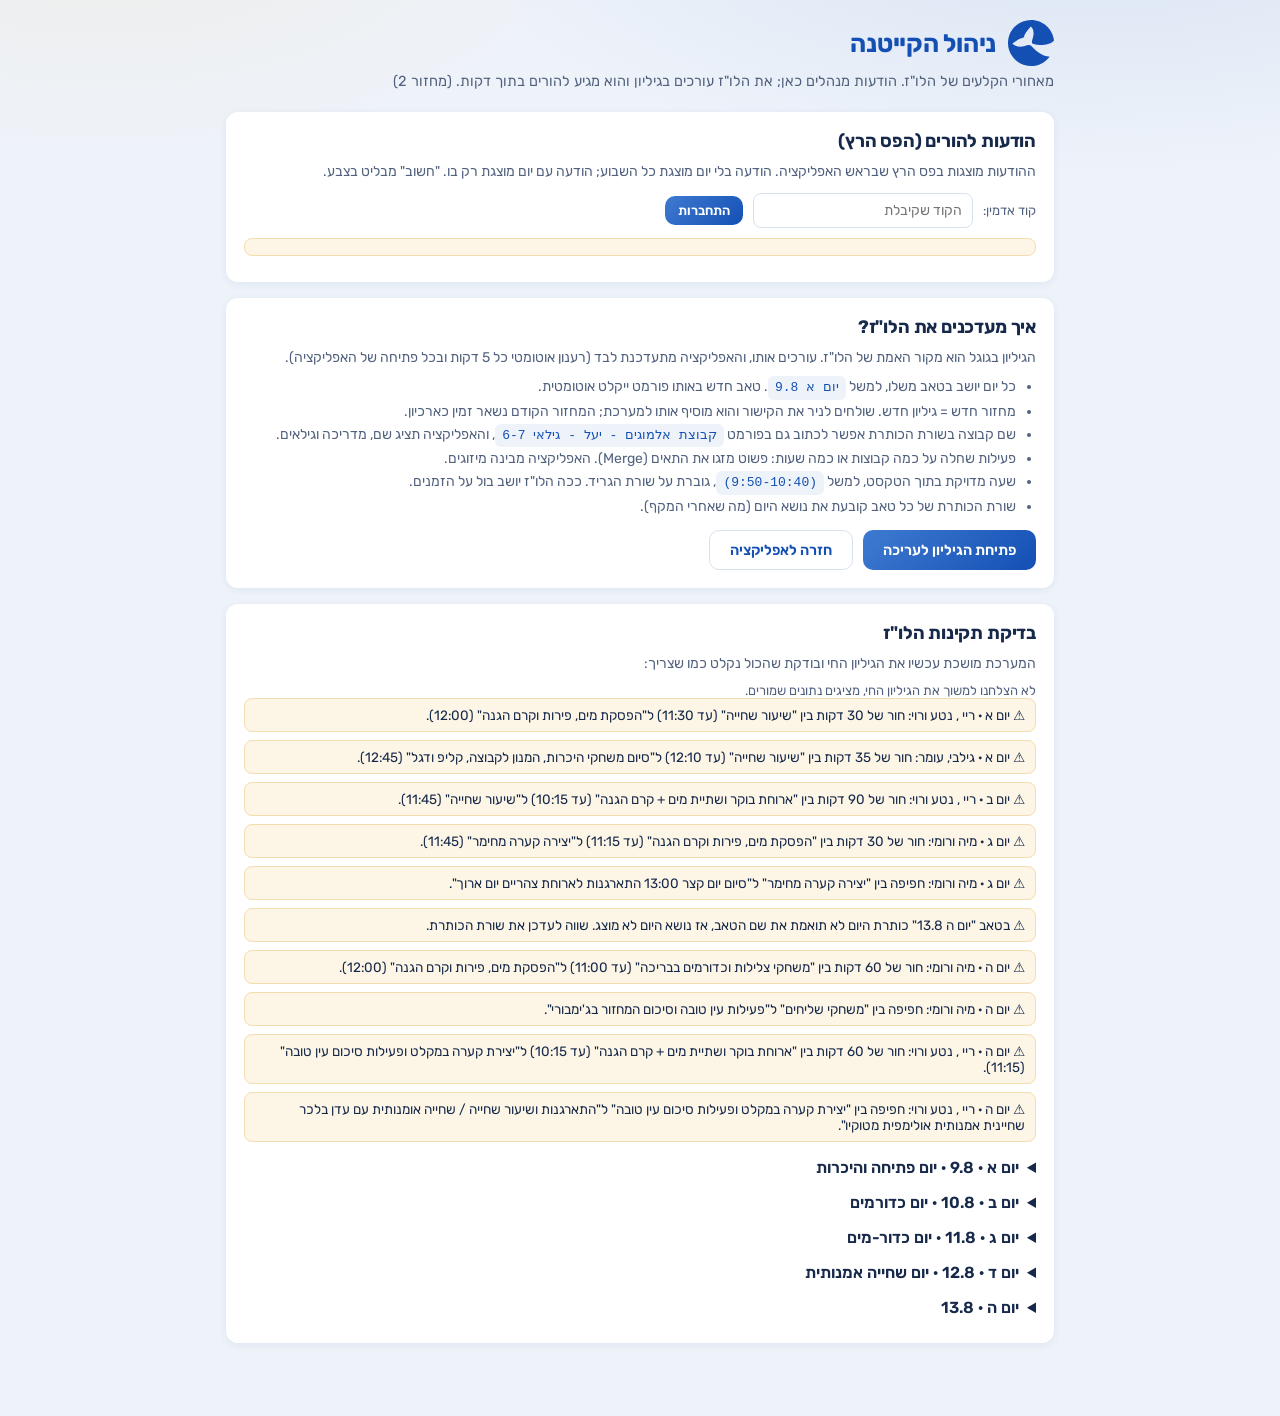
==== commit b9d9dcb1: "תמיכה במחזורי קייטנה + חיבור מחזור 2 - js/config.js מנהל רשימת מחזורים, כל אחד והגיליון שלו; המחזור " ====
--- a/admin.html
+++ b/admin.html
@@ -115,7 +115,8 @@
       <h2>איך מעדכנים את הלו"ז?</h2>
       <p>הגיליון בגוגל הוא מקור האמת של הלו"ז. עורכים אותו, והאפליקציה מתעדכנת לבד (רענון אוטומטי כל 5 דקות ובכל פתיחה של האפליקציה).</p>
       <ul>
-        <li>כל יום יושב בטאב משלו: <code>יום א 2.8</code> עד <code>יום ה 6.8</code>. טאב חדש באותו פורמט ייקלט אוטומטית.</li>
+        <li>כל יום יושב בטאב משלו, למשל <code>יום א 9.8</code>. טאב חדש באותו פורמט ייקלט אוטומטית.</li>
+        <li>מחזור חדש = גיליון חדש. שולחים לניר את הקישור והוא מוסיף אותו למערכת; המחזור הקודם נשאר זמין כארכיון.</li>
         <li>שם קבוצה בשורת הכותרת אפשר לכתוב גם בפורמט <code>קבוצת אלמוגים - יעל - גילאי 6-7</code>, והאפליקציה תציג שם, מדריכה וגילאים.</li>
         <li>פעילות שחלה על כמה קבוצות או כמה שעות: פשוט מזגו את התאים (Merge). האפליקציה מבינה מיזוגים.</li>
         <li>שעה מדויקת בתוך הטקסט, למשל <code>(9:50-10:40)</code>, גוברת על שורת הגריד. ככה הלו"ז יושב בול על הזמנים.</li>
@@ -138,12 +139,14 @@
 
   <script type="module">
     import { loadModel, israelNow, adminOp, fetchTickerMessages } from './js/data.js';
-    import { hasSupabase } from './js/config.js';
+    import { hasSupabase, activeCycle } from './js/config.js';
     import { LOGO, categoryMeta } from './js/icons.js';
-    import { SHEET_URL } from './js/parser.js';
+    import { sheetUrl } from './js/parser.js';
 
     document.getElementById('admin-logo').innerHTML = LOGO();
-    document.getElementById('sheet-link').href = SHEET_URL;
+    const CYCLE = activeCycle(israelNow().date);
+    document.getElementById('sheet-link').href = sheetUrl(CYCLE.sheetId);
+    document.querySelector('.admin-sub').textContent += ` (${CYCLE.label})`;
 
     const $ = (id) => document.getElementById(id);
     const esc = (s) => String(s).replace(/&/g, '&amp;').replace(/</g, '&lt;').replace(/>/g, '&gt;');
@@ -280,7 +283,7 @@
               </tr>`).join('')}
           </table>
         </details>`).join('');
-    });
+    }, CYCLE);
   </script>
 </body>
 </html>
--- a/css/style.css
+++ b/css/style.css
@@ -84,8 +84,8 @@
 .group-card:active { transform: scale(.96); }
 .group-card .avatar { width: 56px; height: 56px; border-radius: 50%; display: grid; place-items: center; }
 .group-card .avatar svg { width: 36px; height: 36px; }
-.group-card .g-name { font-size: 18px; font-weight: 700; }
-.group-card .g-ages { font-size: 12.5px; color: var(--ink-soft); }
+.group-card .g-name { font-size: 16.5px; font-weight: 700; line-height: 1.15; text-align: center; }
+.group-card .g-ages { font-size: 12px; color: var(--ink-soft); text-align: center; line-height: 1.3; }
 .group-card .tick {
   position: absolute; top: 8px; inset-inline-start: 8px;
   width: 23px; height: 23px; border-radius: 50%;
@@ -123,12 +123,31 @@
 .topbar .titles { flex: 1; min-width: 0; }
 .topbar h1 { font-size: 18px; line-height: 1.15; font-weight: 700; }
 .topbar .day-theme { font-size: 12.5px; opacity: .85; white-space: nowrap; overflow: hidden; text-overflow: ellipsis; }
-.topbar .settings-btn {
-  width: 40px; height: 40px; border-radius: 10px;
-  background: rgba(255, 255, 255, .14);
+.topbar .groups-btn {
+  display: flex; align-items: center; gap: 6px;
+  padding: 6px 10px; border-radius: 10px;
+  background: rgba(255, 255, 255, .15);
+  border: 1px solid rgba(255, 255, 255, .22);
+  font-size: 12.5px; font-weight: 600; color: #fff;
+  flex: 0 0 auto;
+}
+.groups-btn .g-avatars { display: flex; }
+.groups-btn .g-mini {
+  width: 24px; height: 24px; border-radius: 50%;
   display: grid; place-items: center;
-}
-.topbar .settings-btn svg { width: 21px; height: 21px; }
+  border: 1.5px solid #fff;
+  margin-inline-start: -7px;
+}
+.groups-btn .g-mini:first-child { margin-inline-start: 0; }
+.groups-btn .g-mini svg { width: 15px; height: 15px; }
+.groups-btn .g-plus {
+  width: 24px; height: 24px; border-radius: 50%;
+  display: grid; place-items: center;
+  border: 1.5px dashed rgba(255, 255, 255, .7);
+  margin-inline-start: -7px;
+  font-size: 14px; font-weight: 700; color: #fff;
+  background: rgba(255, 255, 255, .12);
+}
 
 /* ============ טיקר הודעות ============ */
 
@@ -255,8 +274,8 @@
 }
 .tl-col-head svg { width: 22px; height: 22px; flex: 0 0 auto; }
 .tl-col-head .head-txt { display: flex; flex-direction: column; align-items: flex-start; min-width: 0; }
-.tl-col-head .head-name { font-weight: 700; line-height: 1.15; }
-.tl-col-head .head-sub { font-size: 11px; opacity: .8; line-height: 1.2; }
+.tl-col-head .head-name { font-weight: 700; line-height: 1.15; font-size: 13.5px; }
+.tl-col-head .head-sub { font-size: 10.5px; opacity: .8; line-height: 1.2; }
 .tl-col-head.ghost { visibility: hidden; }
 
 .tl-canvas { position: relative; }
@@ -294,6 +313,9 @@
 .act.compact .a-icon svg { width: 14px; height: 14px; }
 .act.compact .a-label { font-size: 12px; white-space: nowrap; overflow: hidden; text-overflow: ellipsis; }
 .act.compact .a-time { font-size: 10px; }
+.act.lane { padding-inline: 6px; }
+.act.lane .a-label { white-space: normal; font-size: 11.5px; line-height: 1.2; }
+.act.lane .a-icon { display: none; }
 
 .act.now-active {
   box-shadow: 0 0 0 2px var(--col), 0 8px 20px color-mix(in srgb, var(--col) 32%, transparent);
@@ -372,7 +394,9 @@
 }
 footer.credit a { color: inherit; }
 
-.sync-note { text-align: center; font-size: 11px; color: #91a7c4; padding-bottom: 10px; }
+.sync-note { text-align: center; font-size: 11px; color: #91a7c4; padding-bottom: 6px; }
+.cycle-bar { text-align: center; font-size: 11.5px; color: #91a7c4; padding-bottom: 10px; }
+.cycle-bar a { color: var(--brand-light); }
 .sync-note.stale { color: #c9871f; }
 
 /* ============ תפריט הגדרות (bottom sheet) ============ */
